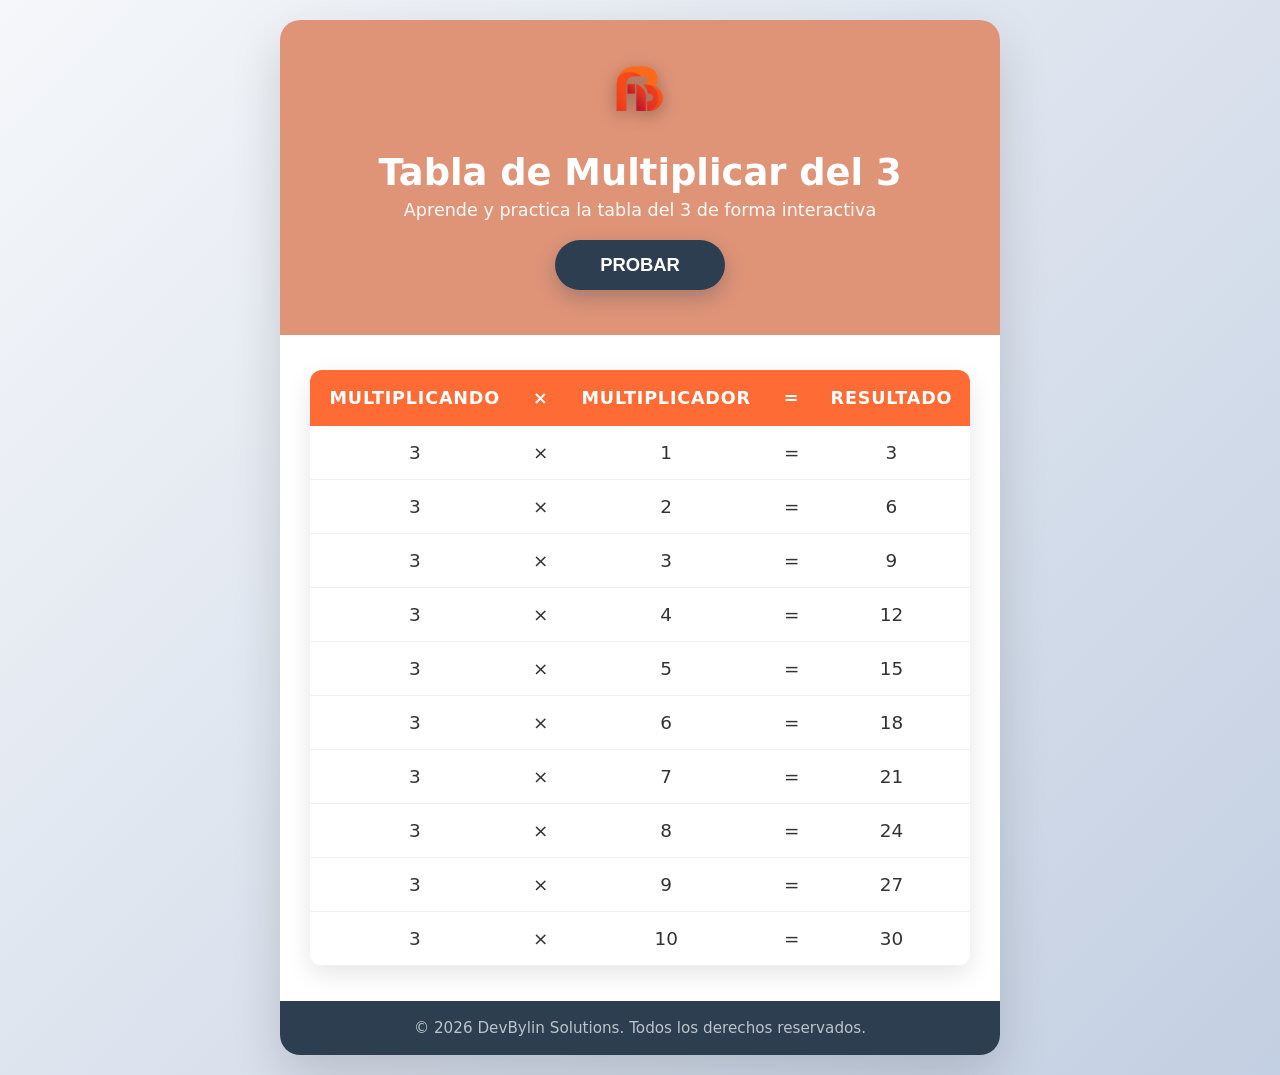
==== tablas/multiplicar.html @ 8adb9696 "creacion tabla multiplicar/ style css con IA" ====
<!DOCTYPE html>
<html lang="es">
<head>
    <meta charset="UTF-8">
    <meta name="viewport" content="width=device-width, initial-scale=1.0">
    <title>Tabla de Multiplicar del 3</title>
    <link rel="stylesheet" href="multiplicar.css">
</head>
<body>
    <div class="contenedor">
        <!-- Header -->
        <header>
            <img src="icono.png" alt="Logo DevBylin">
            <h1>Tabla de Multiplicar del 3</h1>
            <p class="subtitle">Aprende y practica la tabla del 3 de forma interactiva</p>
            <button class="btn-probar">PROBAR</button>
        </header>

        <!-- Contenido Principal -->
        <main>
            <table class="tabla-multiplicar">
                <thead>
                    <tr>
                        <th>Multiplicando</th>
                        <th>×</th>
                        <th>Multiplicador</th>
                        <th>=</th>
                        <th>Resultado</th>
                    </tr>
                </thead>
                <tbody>
                    <tr><td>3</td><td>×</td><td>1</td><td>=</td><td>3</td></tr>
                    <tr><td>3</td><td>×</td><td>2</td><td>=</td><td>6</td></tr>
                    <tr><td>3</td><td>×</td><td>3</td><td>=</td><td>9</td></tr>
                    <tr><td>3</td><td>×</td><td>4</td><td>=</td><td>12</td></tr>
                    <tr><td>3</td><td>×</td><td>5</td><td>=</td><td>15</td></tr>
                    <tr><td>3</td><td>×</td><td>6</td><td>=</td><td>18</td></tr>
                    <tr><td>3</td><td>×</td><td>7</td><td>=</td><td>21</td></tr>
                    <tr><td>3</td><td>×</td><td>8</td><td>=</td><td>24</td></tr>
                    <tr><td>3</td><td>×</td><td>9</td><td>=</td><td>27</td></tr>
                    <tr><td>3</td><td>×</td><td>10</td><td>=</td><td>30</td></tr>
                </tbody>
            </table>
        </main>

        <!-- Footer -->
      <footer>
    <p>&copy; 2026 DevBylin Solutions. Todos los derechos reservados.</p>
</footer>
    </div>
</body>
</html>
---- tablas/multiplicar.css ----
* {
    margin: 0;
    padding: 0;
    box-sizing: border-box;
}

body {
    font-family: 'Segoe UI', system-ui, sans-serif;
    background: linear-gradient(135deg, #f5f7fa 0%, #c3cfe2 100%);
    min-height: 100vh;
    display: flex;
    flex-direction: column;
    align-items: center;
    justify-content: center;
    padding: 20px;
    color: #333;
}

/* Contenedor principal */
.contenedor {
    background: white;
    max-width: 720px;
    width: 100%;
    border-radius: 20px;
    box-shadow: 0 20px 50px rgba(0, 0, 0, 0.15);
    overflow: hidden;
}

/* Header con logo */
header {
    background: linear-gradient(135deg, #df9478, #df9478);
    color: white;
    padding: 25px;
    text-align: center;
    position: relative;
}

header img {
    width: 90px;
    margin-bottom: 12px;
    filter: drop-shadow(0 4px 8px rgba(0, 0, 0, 0.3));
}

header h1 {
    font-size: 2.3rem;
    font-weight: 700;
    margin-bottom: 6px;
}

.subtitle {
    font-size: 1.1rem;
    opacity: 0.95;
}

/* Botón PROBAR */
.btn-probar {
    margin: 20px auto;
    display: block;
    background: #2c3e50;
    color: white;
    border: none;
    padding: 14px 45px;
    font-size: 1.15rem;
    font-weight: 600;
    border-radius: 50px;
    cursor: pointer;
    transition: all 0.4s ease;
    box-shadow: 0 8px 20px rgba(44, 62, 80, 0.3);
}

.btn-probar:hover {
    background: #1a252f;
    transform: translateY(-5px) scale(1.05);
    box-shadow: 0 12px 25px rgba(44, 62, 80, 0.4);
}

/* Tabla */
main {
    padding: 35px 30px;
}

.tabla-multiplicar {
    width: 100%;
    border-collapse: collapse;
    background: #fff;
    border-radius: 12px;
    overflow: hidden;
    box-shadow: 0 8px 25px rgba(0, 0, 0, 0.1);
}

.tabla-multiplicar th {
    background: #FF6B35;
    color: white;
    padding: 18px 12px;
    font-size: 1.1rem;
    text-transform: uppercase;
    letter-spacing: 0.8px;
}

.tabla-multiplicar td {
    padding: 16px 12px;
    text-align: center;
    border-bottom: 1px solid #f0f0f0;
    font-size: 1.15rem;
    transition: all 0.3s;
}

.tabla-multiplicar tr:hover td {
    background: #fff3e0;
    transform: scale(1.02);
}

/* Footer */
footer {
    background: #2c3e50;
    color: #bdc3c7;
    text-align: center;
    padding: 18px;
    font-size: 0.95rem;
}

/* Responsive */
@media (max-width: 600px) {
    header h1 {
        font-size: 1.9rem;
    }
    main {
        padding: 25px 20px;
    }
    .tabla-multiplicar th,
    .tabla-multiplicar td {
        padding: 14px 8px;
        font-size: 1rem;
    }
}

@media (max-width: 400px) {
    .contenedor {
        border-radius: 16px;
    }
}
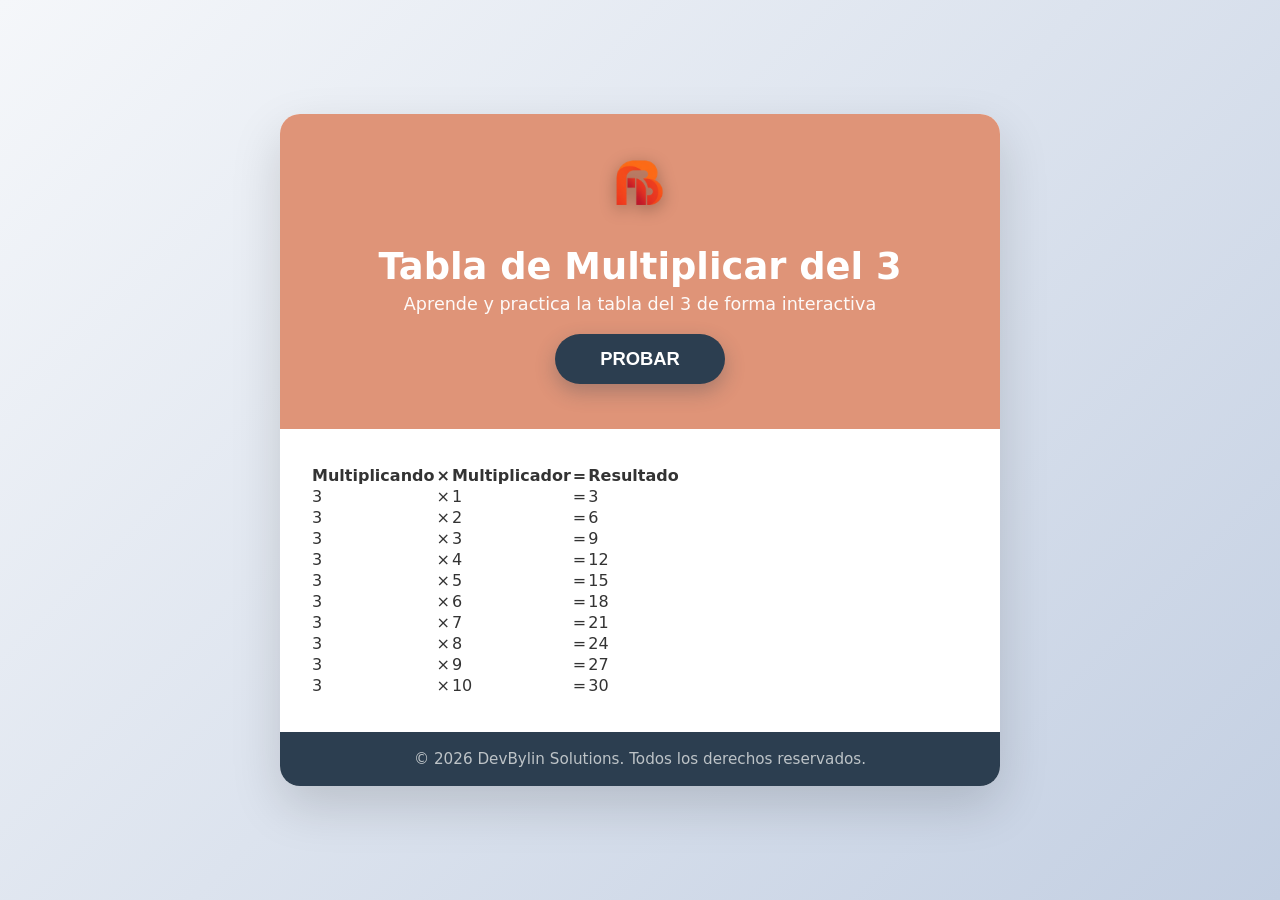
==== commit a802c4a0: "funcionalidad desaparecer tabla y aparecer mensaje exitoso" ====
--- a/tablas/multiplicar.html
+++ b/tablas/multiplicar.html
@@ -5,6 +5,7 @@
     <meta name="viewport" content="width=device-width, initial-scale=1.0">
     <title>Tabla de Multiplicar del 3</title>
     <link rel="stylesheet" href="multiplicar.css">
+    <script src="multiplicar.js"></script>
 </head>
 <body>
     <div class="contenedor">
@@ -13,12 +14,12 @@
             <img src="icono.png" alt="Logo DevBylin">
             <h1>Tabla de Multiplicar del 3</h1>
             <p class="subtitle">Aprende y practica la tabla del 3 de forma interactiva</p>
-            <button class="btn-probar">PROBAR</button>
+            <button class="btn-probar" onclick="generarTablas()">PROBAR</button>
         </header>
 
-        <!-- Contenido Principal -->
+<!-- Contenido Principal -->
         <main>
-            <table class="tabla-multiplicar">
+            <table id="contenedorTabla" class="tablaMultiplicar">
                 <thead>
                     <tr>
                         <th>Multiplicando</th>
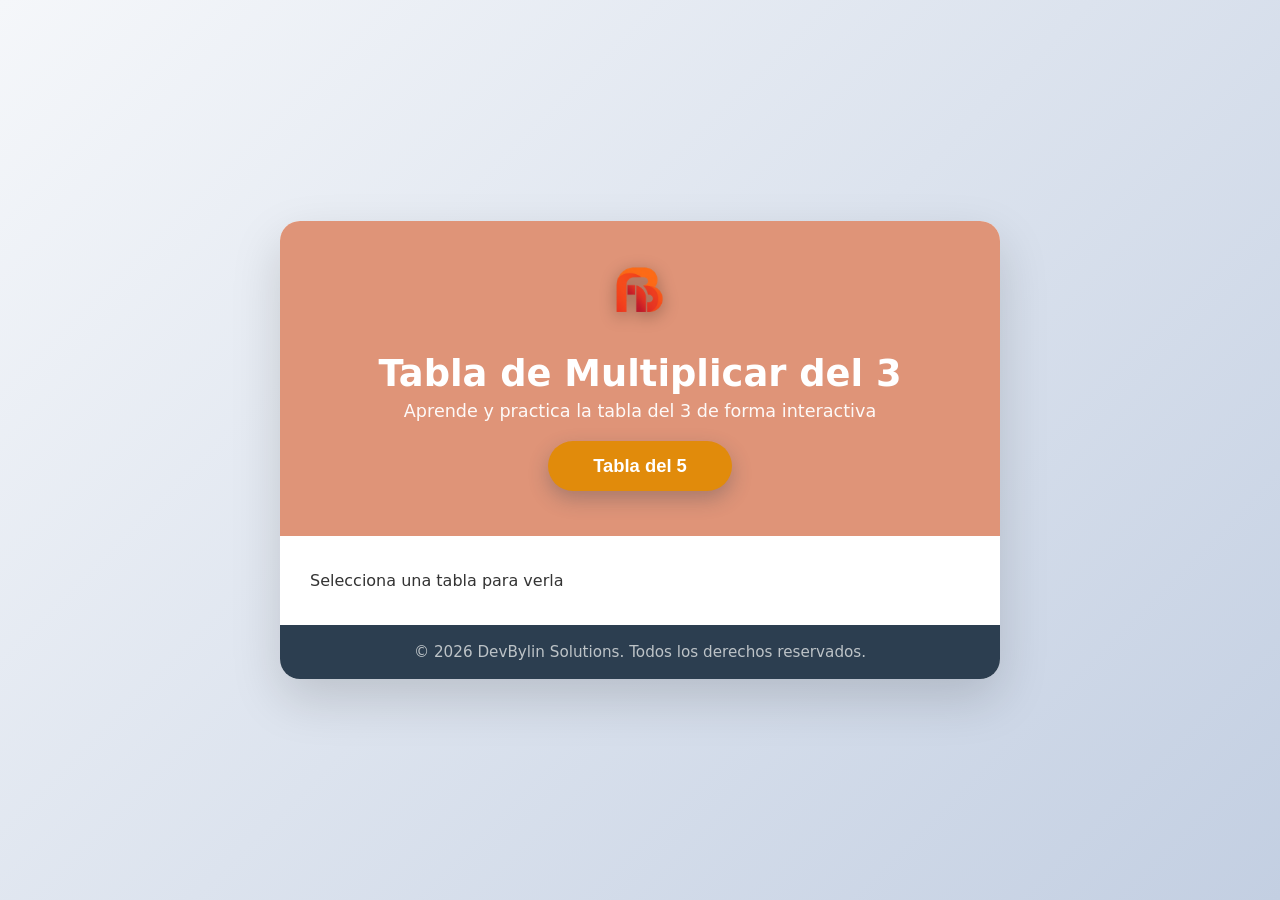
==== commit 29066fea: "funcionalidad correcta para generar tablas 3 y 5" ====
--- a/tablas/multiplicar.html
+++ b/tablas/multiplicar.html
@@ -14,34 +14,16 @@
             <img src="icono.png" alt="Logo DevBylin">
             <h1>Tabla de Multiplicar del 3</h1>
             <p class="subtitle">Aprende y practica la tabla del 3 de forma interactiva</p>
-            <button class="btn-probar" onclick="generarTablas()">PROBAR</button>
+            <div class="botones">
+                <button class="btn-probar" onclick="generarTablas(5)">Tabla del 5</button>
+            </div> 
         </header>
 
 <!-- Contenido Principal -->
         <main>
-            <table id="contenedorTabla" class="tablaMultiplicar">
-                <thead>
-                    <tr>
-                        <th>Multiplicando</th>
-                        <th>×</th>
-                        <th>Multiplicador</th>
-                        <th>=</th>
-                        <th>Resultado</th>
-                    </tr>
-                </thead>
-                <tbody>
-                    <tr><td>3</td><td>×</td><td>1</td><td>=</td><td>3</td></tr>
-                    <tr><td>3</td><td>×</td><td>2</td><td>=</td><td>6</td></tr>
-                    <tr><td>3</td><td>×</td><td>3</td><td>=</td><td>9</td></tr>
-                    <tr><td>3</td><td>×</td><td>4</td><td>=</td><td>12</td></tr>
-                    <tr><td>3</td><td>×</td><td>5</td><td>=</td><td>15</td></tr>
-                    <tr><td>3</td><td>×</td><td>6</td><td>=</td><td>18</td></tr>
-                    <tr><td>3</td><td>×</td><td>7</td><td>=</td><td>21</td></tr>
-                    <tr><td>3</td><td>×</td><td>8</td><td>=</td><td>24</td></tr>
-                    <tr><td>3</td><td>×</td><td>9</td><td>=</td><td>27</td></tr>
-                    <tr><td>3</td><td>×</td><td>10</td><td>=</td><td>30</td></tr>
-                </tbody>
-            </table>
+            <div id="contenedorTabla">
+            <p class="mensaje inicial">Selecciona una tabla para verla</p>
+            </div>
         </main>
 
         <!-- Footer -->
--- a/tablas/multiplicar.css
+++ b/tablas/multiplicar.css
@@ -56,7 +56,7 @@
 .btn-probar {
     margin: 20px auto;
     display: block;
-    background: #2c3e50;
+    background: #e18b0b;
     color: white;
     border: none;
     padding: 14px 45px;
@@ -79,35 +79,57 @@
     padding: 35px 30px;
 }
 
-.tabla-multiplicar {
+/* ============================================
+   ESTILOS PARA LA TABLA DINÁMICA
+   ============================================ */
+
+.tablaMultiplicar {
     width: 100%;
     border-collapse: collapse;
-    background: #fff;
+    background: rgba(255, 255, 255, 0.03);
     border-radius: 12px;
     overflow: hidden;
-    box-shadow: 0 8px 25px rgba(0, 0, 0, 0.1);
+    margin-top: 15px;
+    font-family: 'Segoe UI', Arial, sans-serif;
 }
 
-.tabla-multiplicar th {
-    background: #FF6B35;
-    color: white;
-    padding: 18px 12px;
-    font-size: 1.1rem;
+.tablaMultiplicar thead th {
+    background: #334155;
+    color: #f8fafc;
+    padding: 12px 15px;
+    font-size: 14px;
     text-transform: uppercase;
-    letter-spacing: 0.8px;
+    letter-spacing: 1px;
+    font-weight: 700;
+    text-align: center;
 }
 
-.tabla-multiplicar td {
-    padding: 16px 12px;
+.tablaMultiplicar tbody td {
+    padding: 10px 15px;
     text-align: center;
-    border-bottom: 1px solid #f0f0f0;
-    font-size: 1.15rem;
-    transition: all 0.3s;
+    border-bottom: 1px solid rgba(255, 255, 255, 0.05);
+    font-size: 16px;
+    color: #044caa;
 }
 
-.tabla-multiplicar tr:hover td {
-    background: #fff3e0;
-    transform: scale(1.02);
+.tablaMultiplicar tbody tr:hover {
+    background: rgba(255, 255, 255, 0.05);
+}
+
+.tablaMultiplicar tbody tr:last-child td {
+    border-bottom: none;
+}
+
+/* Estilo para el título de la tabla */
+.tabla-titulo {
+    text-align: center;
+    font-size: 24px;
+    font-weight: 700;
+    color: #f8fafc;
+    margin: 15px 0 10px 0;
+    background: linear-gradient(135deg, #3b82f6, #8b5cf6);
+    -webkit-background-clip: text;
+    -webkit-text-fill-color: transparent;
 }
 
 /* Footer */
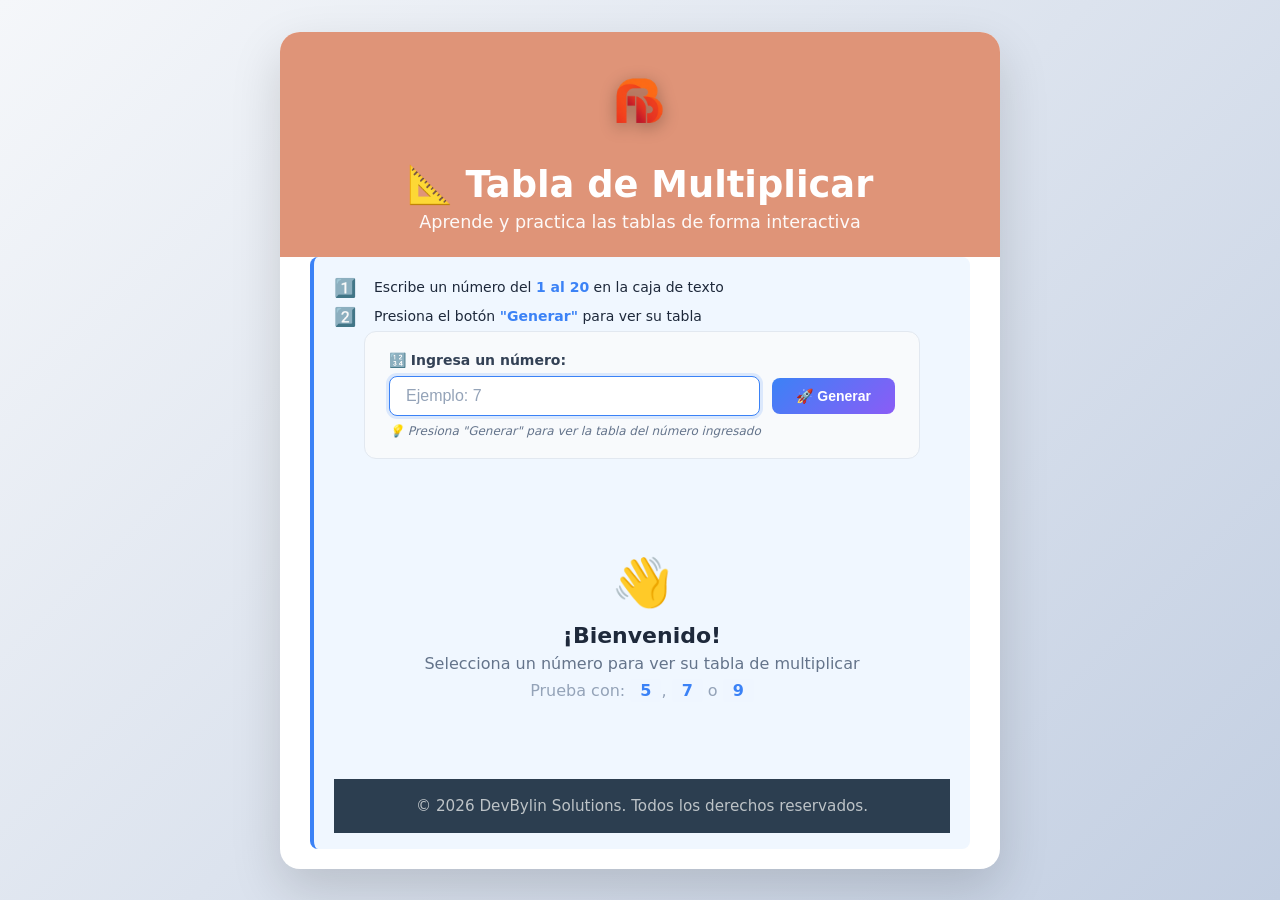
==== commit dddcd034: "interfaz agregando experiencia de usuario" ====
--- a/tablas/multiplicar.html
+++ b/tablas/multiplicar.html
@@ -3,33 +3,57 @@
 <head>
     <meta charset="UTF-8">
     <meta name="viewport" content="width=device-width, initial-scale=1.0">
-    <title>Tabla de Multiplicar del 3</title>
+    <title>Tabla de Multiplicar Interactiva</title>
     <link rel="stylesheet" href="multiplicar.css">
-    <script src="multiplicar.js"></script>
 </head>
 <body>
     <div class="contenedor">
         <!-- Header -->
         <header>
             <img src="icono.png" alt="Logo DevBylin">
-            <h1>Tabla de Multiplicar del 3</h1>
-            <p class="subtitle">Aprende y practica la tabla del 3 de forma interactiva</p>
-            <div class="botones">
-                <button class="btn-probar" onclick="generarTablas(5)">Tabla del 5</button>
-            </div> 
+            <h1>📐 Tabla de Multiplicar</h1>
+            <p class="subtitle">Aprende y practica las tablas de forma interactiva</p>
         </header>
 
-<!-- Contenido Principal -->
+        <!-- ✅ PASO 1: Instrucciones claras -->
+        <div class="instrucciones">
+            <div class="instruccion-item">
+                <span class="instruccion-icon">1️⃣</span>
+                <span class="instruccion-texto">Escribe un número del <strong>1 al 20</strong> en la caja de texto</span>
+            </div>
+            <div class="instruccion-item">
+                <span class="instruccion-icon">2️⃣</span>
+                <span class="instruccion-texto">Presiona el botón <strong>"Generar"</strong> para ver su tabla</span>
+        </div>
+
+        <!-- ✅ PASO 2: Caja de texto con mensaje de ayuda -->
+        <section class="input-section">
+            <label for="txtNumero" class="input-label">🔢 Ingresa un número:</label>
+            <div class="input-group">
+                <input type="text" id="txtNumero" class="input-caja" placeholder="Ejemplo: 7" autofocus>
+                <button class="btn-generar" onclick="generarTablaPersonalizada()">🚀 Generar</button>
+            </div>
+            <p class="input-ayuda">💡 <span id="mensajeAyuda">Presiona "Generar" para ver la tabla del número ingresado</span></p>
+        </section>
+
+        <!-- Contenido Principal -->
         <main>
             <div id="contenedorTabla">
-            <p class="mensaje inicial">Selecciona una tabla para verla</p>
+                <div class="mensaje-inicial">
+                    <span class="mensaje-icono">👋</span>
+                    <h3>¡Bienvenido!</h3>
+                    <p>Selecciona un número para ver su tabla de multiplicar</p>
+                    <p class="mensaje-ejemplo">Prueba con: <strong>5</strong>, <strong>7</strong> o <strong>9</strong></p>
+                </div>
             </div>
         </main>
 
         <!-- Footer -->
-      <footer>
-    <p>&copy; 2026 DevBylin Solutions. Todos los derechos reservados.</p>
-</footer>
+        <footer>
+            <p>&copy; 2026 DevBylin Solutions. Todos los derechos reservados.</p>
+        </footer>
     </div>
+
+    <script src="multiplicar.js"></script>
 </body>
 </html>
--- a/tablas/multiplicar.css
+++ b/tablas/multiplicar.css
@@ -1,3 +1,6 @@
+/* ============================================
+   RESET Y BASE
+   ============================================ */
 * {
     margin: 0;
     padding: 0;
@@ -16,7 +19,9 @@
     color: #333;
 }
 
-/* Contenedor principal */
+/* ============================================
+   CONTENEDOR PRINCIPAL
+   ============================================ */
 .contenedor {
     background: white;
     max-width: 720px;
@@ -26,13 +31,14 @@
     overflow: hidden;
 }
 
-/* Header con logo */
+/* ============================================
+   HEADER
+   ============================================ */
 header {
     background: linear-gradient(135deg, #df9478, #df9478);
     color: white;
     padding: 25px;
     text-align: center;
-    position: relative;
 }
 
 header img {
@@ -52,7 +58,9 @@
     opacity: 0.95;
 }
 
-/* Botón PROBAR */
+/* ============================================
+   BOTÓN PROBAR
+   ============================================ */
 .btn-probar {
     margin: 20px auto;
     display: block;
@@ -74,23 +82,22 @@
     box-shadow: 0 12px 25px rgba(44, 62, 80, 0.4);
 }
 
-/* Tabla */
+/* ============================================
+   MAIN
+   ============================================ */
 main {
     padding: 35px 30px;
 }
 
 /* ============================================
-   ESTILOS PARA LA TABLA DINÁMICA
-   ============================================ */
-
+   TABLA DINÁMICA
+   ============================================ */
 .tablaMultiplicar {
     width: 100%;
     border-collapse: collapse;
-    background: rgba(255, 255, 255, 0.03);
     border-radius: 12px;
     overflow: hidden;
     margin-top: 15px;
-    font-family: 'Segoe UI', Arial, sans-serif;
 }
 
 .tablaMultiplicar thead th {
@@ -107,32 +114,114 @@
 .tablaMultiplicar tbody td {
     padding: 10px 15px;
     text-align: center;
-    border-bottom: 1px solid rgba(255, 255, 255, 0.05);
+    border-bottom: 1px solid #e2e8f0;
     font-size: 16px;
     color: #044caa;
 }
 
 .tablaMultiplicar tbody tr:hover {
-    background: rgba(255, 255, 255, 0.05);
+    background: #f1f5f9;
 }
 
 .tablaMultiplicar tbody tr:last-child td {
     border-bottom: none;
 }
 
-/* Estilo para el título de la tabla */
+/* ============================================
+   TÍTULO DE LA TABLA
+   ============================================ */
 .tabla-titulo {
     text-align: center;
     font-size: 24px;
     font-weight: 700;
-    color: #f8fafc;
+    color: #0f172a;
     margin: 15px 0 10px 0;
+}
+
+/* ============================================
+   SECCIÓN DE CAJA DE TEXTO
+   ============================================ */
+.input-section {
+    background: #f8fafc;
+    border-radius: 12px;
+    padding: 20px 24px;
+    margin: 0 30px 20px 30px;
+    border: 1px solid #e2e8f0;
+}
+
+.input-label {
+    display: block;
+    font-size: 14px;
+    font-weight: 600;
+    color: #334155;
+    margin-bottom: 8px;
+}
+
+.input-group {
+    display: flex;
+    gap: 12px;
+    align-items: center;
+}
+
+.input-caja {
+    flex: 1;
+    padding: 10px 16px;
+    border: 1.5px solid #cbd5e1;
+    border-radius: 8px;
+    background: #ffffff;
+    color: #1e293b;
+    font-size: 16px;
+    font-weight: 500;
+    outline: none;
+    transition: all 0.3s ease;
+}
+
+.input-caja::placeholder {
+    color: #94a3b8;
+    font-weight: 400;
+}
+
+.input-caja:focus {
+    border-color: #3b82f6;
+    box-shadow: 0 0 0 3px rgba(59, 130, 246, 0.15);
+}
+
+.input-caja:hover {
+    border-color: #94a3b8;
+}
+
+.btn-generar {
+    padding: 10px 24px;
     background: linear-gradient(135deg, #3b82f6, #8b5cf6);
-    -webkit-background-clip: text;
-    -webkit-text-fill-color: transparent;
-}
-
-/* Footer */
+    color: white;
+    border: none;
+    border-radius: 8px;
+    font-size: 14px;
+    font-weight: 700;
+    cursor: pointer;
+    transition: all 0.3s ease;
+    white-space: nowrap;
+}
+
+.btn-generar:hover {
+    transform: translateY(-2px);
+    box-shadow: 0 8px 25px -5px rgba(59, 130, 246, 0.4);
+}
+
+.btn-generar:active {
+    transform: scale(0.96);
+}
+
+.input-ayuda {
+    font-size: 12px;
+    color: #64748b;
+    margin-top: 8px;
+    font-style: italic;
+}
+
+/* ============================================
+   FOOTER
+   ============================================ */
 footer {
     background: #2c3e50;
     color: #bdc3c7;
@@ -141,18 +230,55 @@
     font-size: 0.95rem;
 }
 
-/* Responsive */
+/* ============================================
+   RESPONSIVE
+   ============================================ */
 @media (max-width: 600px) {
     header h1 {
         font-size: 1.9rem;
     }
+
     main {
         padding: 25px 20px;
     }
-    .tabla-multiplicar th,
-    .tabla-multiplicar td {
-        padding: 14px 8px;
-        font-size: 1rem;
+
+    .input-section {
+        margin: 0 20px 20px 20px;
+        padding: 16px;
+    }
+
+    .tablaMultiplicar th,
+    .tablaMultiplicar td {
+        padding: 10px 8px;
+        font-size: 14px;
+    }
+}
+
+@media (max-width: 480px) {
+    .input-section {
+        padding: 16px;
+        margin: 0 16px 16px 16px;
+    }
+
+    .input-group {
+        flex-direction: column;
+        gap: 10px;
+    }
+
+    .input-caja {
+        width: 100%;
+        font-size: 15px;
+        padding: 12px 14px;
+    }
+
+    .btn-generar {
+        width: 100%;
+        text-align: center;
+        padding: 12px;
+    }
+
+    .input-label {
+        font-size: 13px;
     }
 }
 
@@ -160,4 +286,234 @@
     .contenedor {
         border-radius: 16px;
     }
+
+    .input-section {
+        padding: 12px;
+        margin: 0 12px 12px 12px;
+    }
+
+    .input-caja {
+        font-size: 14px;
+        padding: 10px 12px;
+    }
+
+    .btn-generar {
+        font-size: 13px;
+        padding: 10px;
+    }
+}
+/* ============================================
+   INSTRUCCIONES CLARAS
+   ============================================ */
+
+.instrucciones {
+    background: #f0f7ff;
+    border-left: 4px solid #3b82f6;
+    padding: 16px 20px;
+    margin: 0 30px 20px 30px;
+    border-radius: 8px;
+}
+
+.instruccion-item {
+    display: flex;
+    align-items: center;
+    gap: 10px;
+    padding: 4px 0;
+    font-size: 14px;
+    color: #1e293b;
+}
+
+.instruccion-icon {
+    font-size: 18px;
+    min-width: 30px;
+}
+
+.instruccion-texto strong {
+    color: #3b82f6;
+}
+
+
+/* ============================================
+   MENSAJE INICIAL
+   ============================================ */
+
+.mensaje-inicial {
+    text-align: center;
+    padding: 40px 20px;
+    color: #64748b;
+}
+
+.mensaje-icono {
+    font-size: 48px;
+    display: block;
+    margin-bottom: 12px;
+}
+
+.mensaje-inicial h3 {
+    font-size: 22px;
+    color: #1e293b;
+    margin-bottom: 6px;
+}
+
+.mensaje-inicial p {
+    font-size: 16px;
+    margin: 4px 0;
+}
+
+.mensaje-ejemplo {
+    font-size: 14px;
+    color: #94a3b8;
+    margin-top: 8px !important;
+}
+
+.mensaje-ejemplo strong {
+    color: #3b82f6;
+    background: #eff6ff;
+    padding: 2px 10px;
+    border-radius: 4px;
+}
+
+/* ============================================
+   RESPONSIVE - INSTRUCCIONES
+   ============================================ */
+
+@media (max-width: 600px) {
+    .instrucciones {
+        margin: 0 20px 16px 20px;
+        padding: 14px 16px;
+    }
+
+    .instruccion-item {
+        font-size: 13px;
+        padding: 3px 0;
+    }
+
+    .acciones-rapidas {
+        padding: 0 20px;
+    }
+
+    .btn-probar {
+        padding: 10px 28px;
+        font-size: 0.9rem;
+    }
+}
+
+@media (max-width: 480px) {
+    .instrucciones {
+        margin: 0 16px 14px 16px;
+        padding: 12px 14px;
+        border-left-width: 3px;
+    }
+
+    .instruccion-item {
+        font-size: 12px;
+        gap: 8px;
+    }
+
+    .instruccion-icon {
+        font-size: 15px;
+        min-width: 24px;
+    }
+
+    .mensaje-inicial {
+        padding: 30px 16px;
+    }
+
+    .mensaje-inicial h3 {
+        font-size: 19px;
+    }
+
+    .mensaje-inicial p {
+        font-size: 14px;
+    }
+
+    .btn-probar {
+        padding: 10px 20px;
+        font-size: 0.85rem;
+        width: 100%;
+    }
+}
+
+@media (max-width: 360px) {
+    .instrucciones {
+        margin: 0 12px 12px 12px;
+        padding: 10px 12px;
+    }
+
+    .instruccion-item {
+        font-size: 11px;
+    }
+
+    .mensaje-ejemplo {
+        font-size: 12px;
+    }
+}
+/* ============================================
+   BOTÓN LIMPIAR TABLA
+   ============================================ */
+
+.accion-extra {
+    display: flex;
+    align-items: center;
+    justify-content: center;
+    gap: 16px;
+    margin-top: 20px;
+    padding: 12px 0 4px 0;
+    border-top: 1px solid #e2e8f0;
+    flex-wrap: wrap;
+}
+
+.btn-limpiar {
+    background: #f1f5f9;
+    color: #475569;
+    border: 1.5px solid #e2e8f0;
+    padding: 8px 24px;
+    font-size: 14px;
+    font-weight: 600;
+    border-radius: 8px;
+    cursor: pointer;
+    transition: all 0.3s ease;
+    display: inline-flex;
+    align-items: center;
+    gap: 8px;
+}
+
+.btn-limpiar:hover {
+    background: #fee2e2;
+    border-color: #fca5a5;
+    color: #dc2626;
+    transform: translateY(-2px);
+    box-shadow: 0 4px 12px rgba(220, 38, 38, 0.15);
+}
+
+.btn-limpiar:active {
+    transform: scale(0.96);
+}
+
+.texto-ayuda {
+    font-size: 13px;
+    color: #94a3b8;
+    font-style: italic;
+}
+
+/* ============================================
+   RESPONSIVE - BOTÓN LIMPIAR
+   ============================================ */
+
+@media (max-width: 480px) {
+    .accion-extra {
+        flex-direction: column;
+        gap: 10px;
+    }
+
+    .btn-limpiar {
+        width: 100%;
+        justify-content: center;
+        padding: 10px;
+        font-size: 13px;
+    }
+
+    .texto-ayuda {
+        font-size: 12px;
+    }
 }
